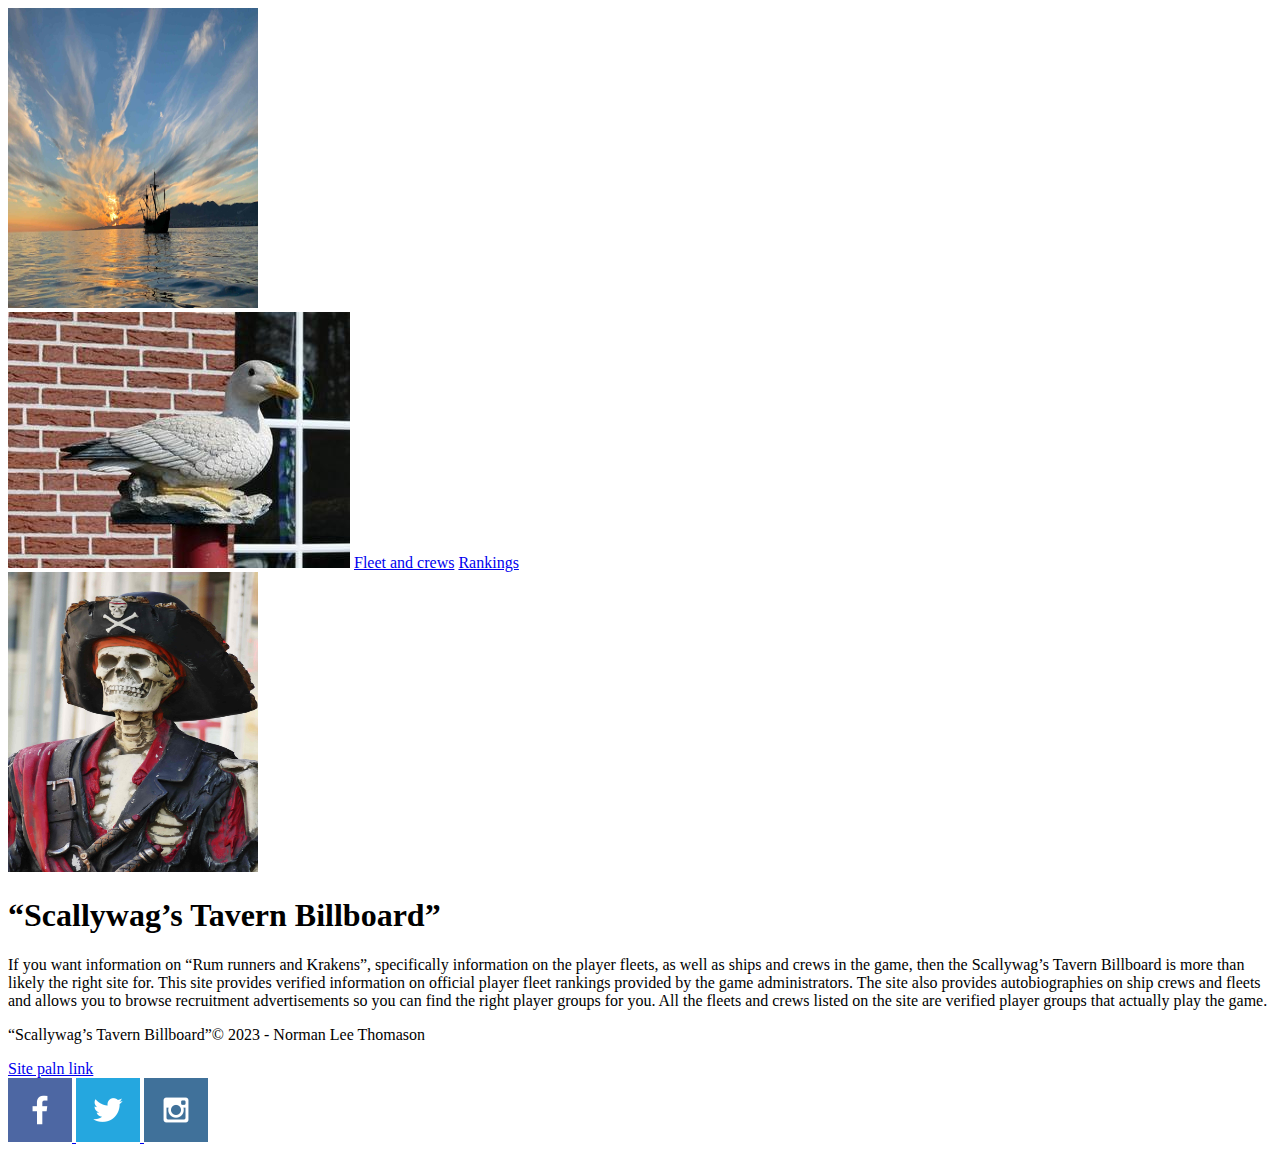
==== final_project_folder/index.html @ 40753e62 "Add files via upload" ====
<!DOCTYPE html>
<html lang="en">
<head>
    <meta charset="UTF-8">
    <meta http-equiv="X-UA-Compatible" content="IE=edge">
    <meta name="viewport" content="width=device-width, initial-scale=1.0">
    <title>“Scallywag’s Tavern Billboard” | Home</title>
    <link type="text/css" rel="stylesheet" href="styles/style.css">
</head>
<body>
    <header>
        <img src="images/image5.jpg" alt="image for homepage" style="width:250px;height:300px;">
        <div id="header-bar">
            <!-- make it a link -->
            <a href="index.html"><img src="images/stone_seagull_seagull_sculpture.jpg" alt="Logo image"></a>
            <!-- <a href="default.asp"><img src="smiley.gif" alt="HTML tutorial" style="width:42px;height:42px;"></a> -->
            <a href="fleets-and-crews.html">Fleet and crews</a>
            <a href="rankings.html">Rankings</a>             
        </div>
        <img src="images/image1.jpg" alt="image for homepage" style="width:250px;height:300px;">
    </header>
    <main>
        <h1>“Scallywag’s Tavern Billboard” </h1>
        <p>
            If you want information on “Rum runners and Krakens”, specifically information on the player fleets, as well as ships and crews in the game, then the Scallywag’s Tavern Billboard is more than likely the right site for.  This site provides verified information on official player fleet rankings provided by the game administrators. The site also provides autobiographies on ship crews and fleets and allows you to browse recruitment advertisements so you can find the right player groups for you. All the fleets and crews listed on the site are verified player groups that actually play the game.
        </p>
        
    </main>
    <footer>        
        <!-- Code, except for the site plan link and part of the <p> tag text, was taken from 'Whitewater Rafting Vacations' project assignment -->
        <p> “Scallywag’s Tavern Billboard”&copy; 2023 - Norman Lee Thomason</p>
        <a href="site-plan.html">Site paln link</a>
        <div class="social">
            <a href="http://facebook.com" target="_blank" >
                <img src="images/facebook.png" alt="fb icon">
            </a>
            <a href="http://twitter.com" target="_blank" >
                <img src="images/twitter.png" alt="twitter icon">
            </a>
            <a href="https://instagram.com" target="_blank" >
                <img src="images/instagram.png" alt="instagram icon">
            </a>
        </div>
    </footer>
</body>
</html>
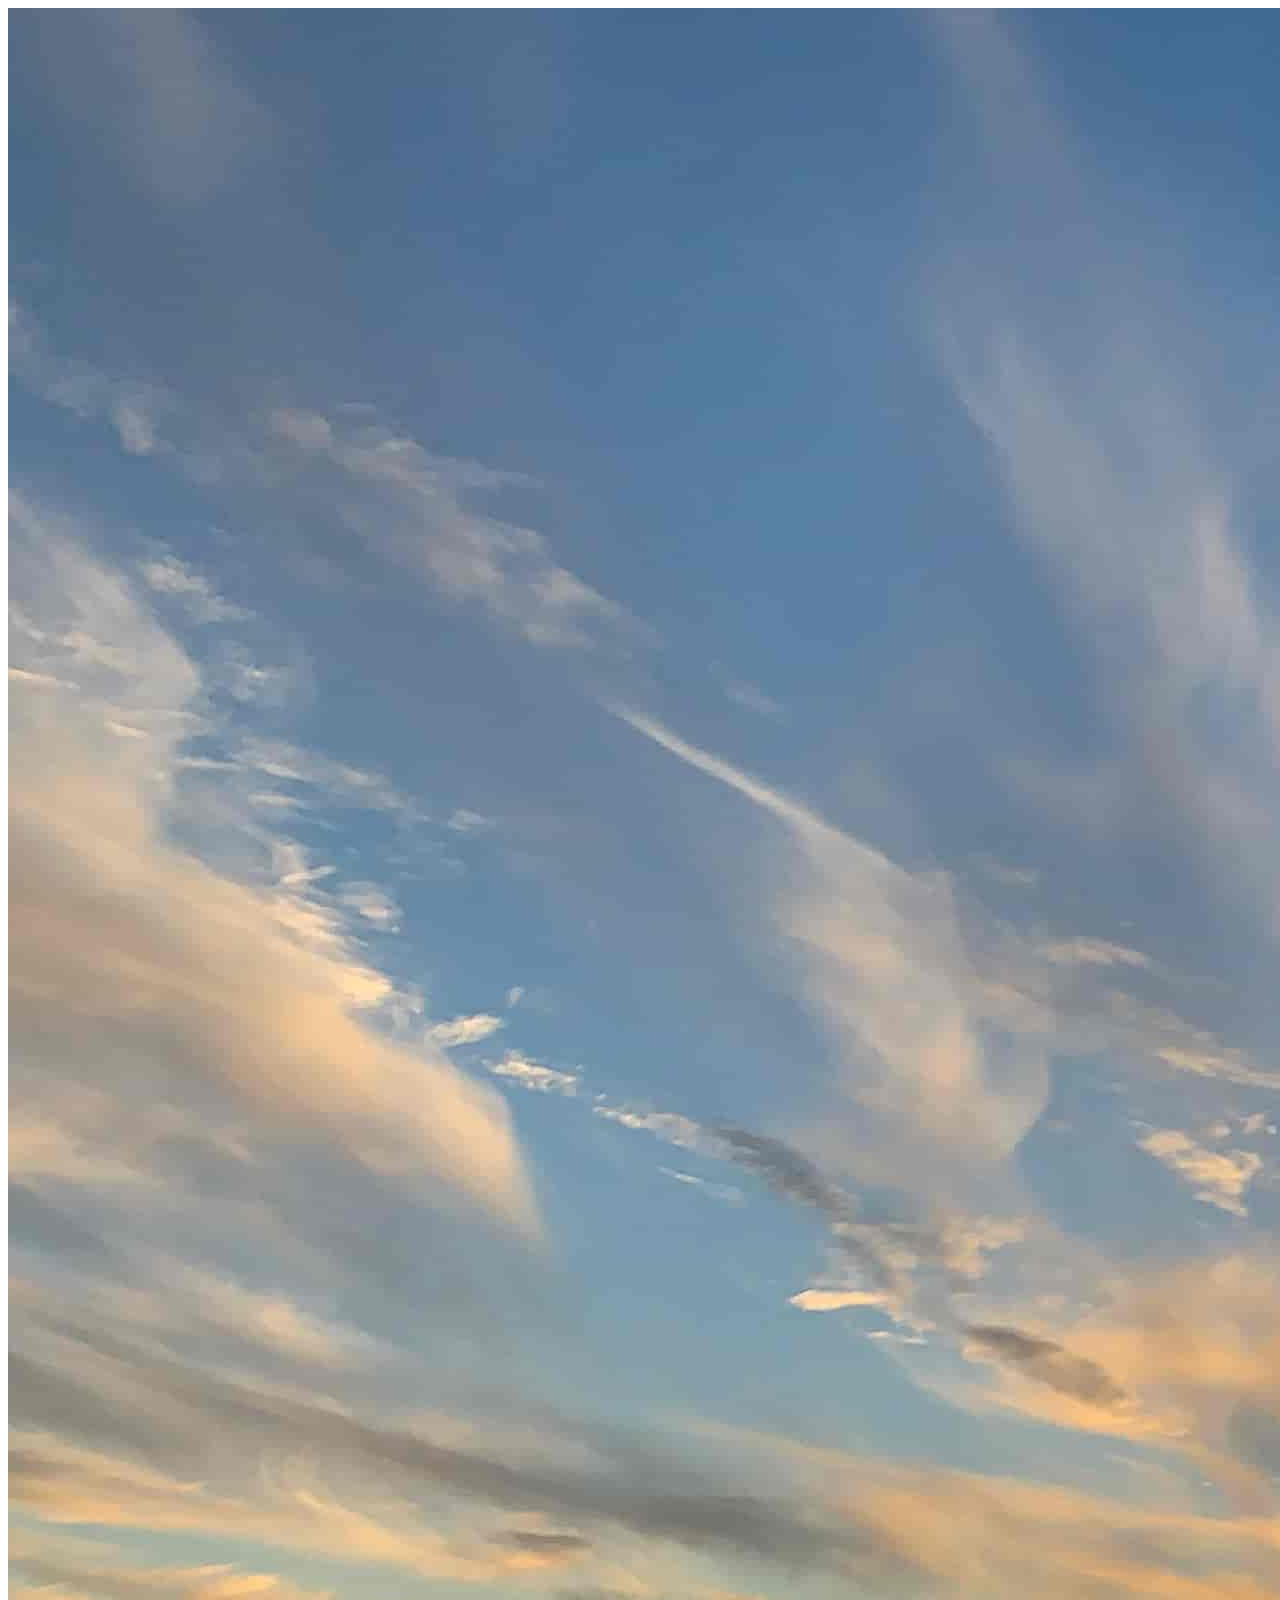
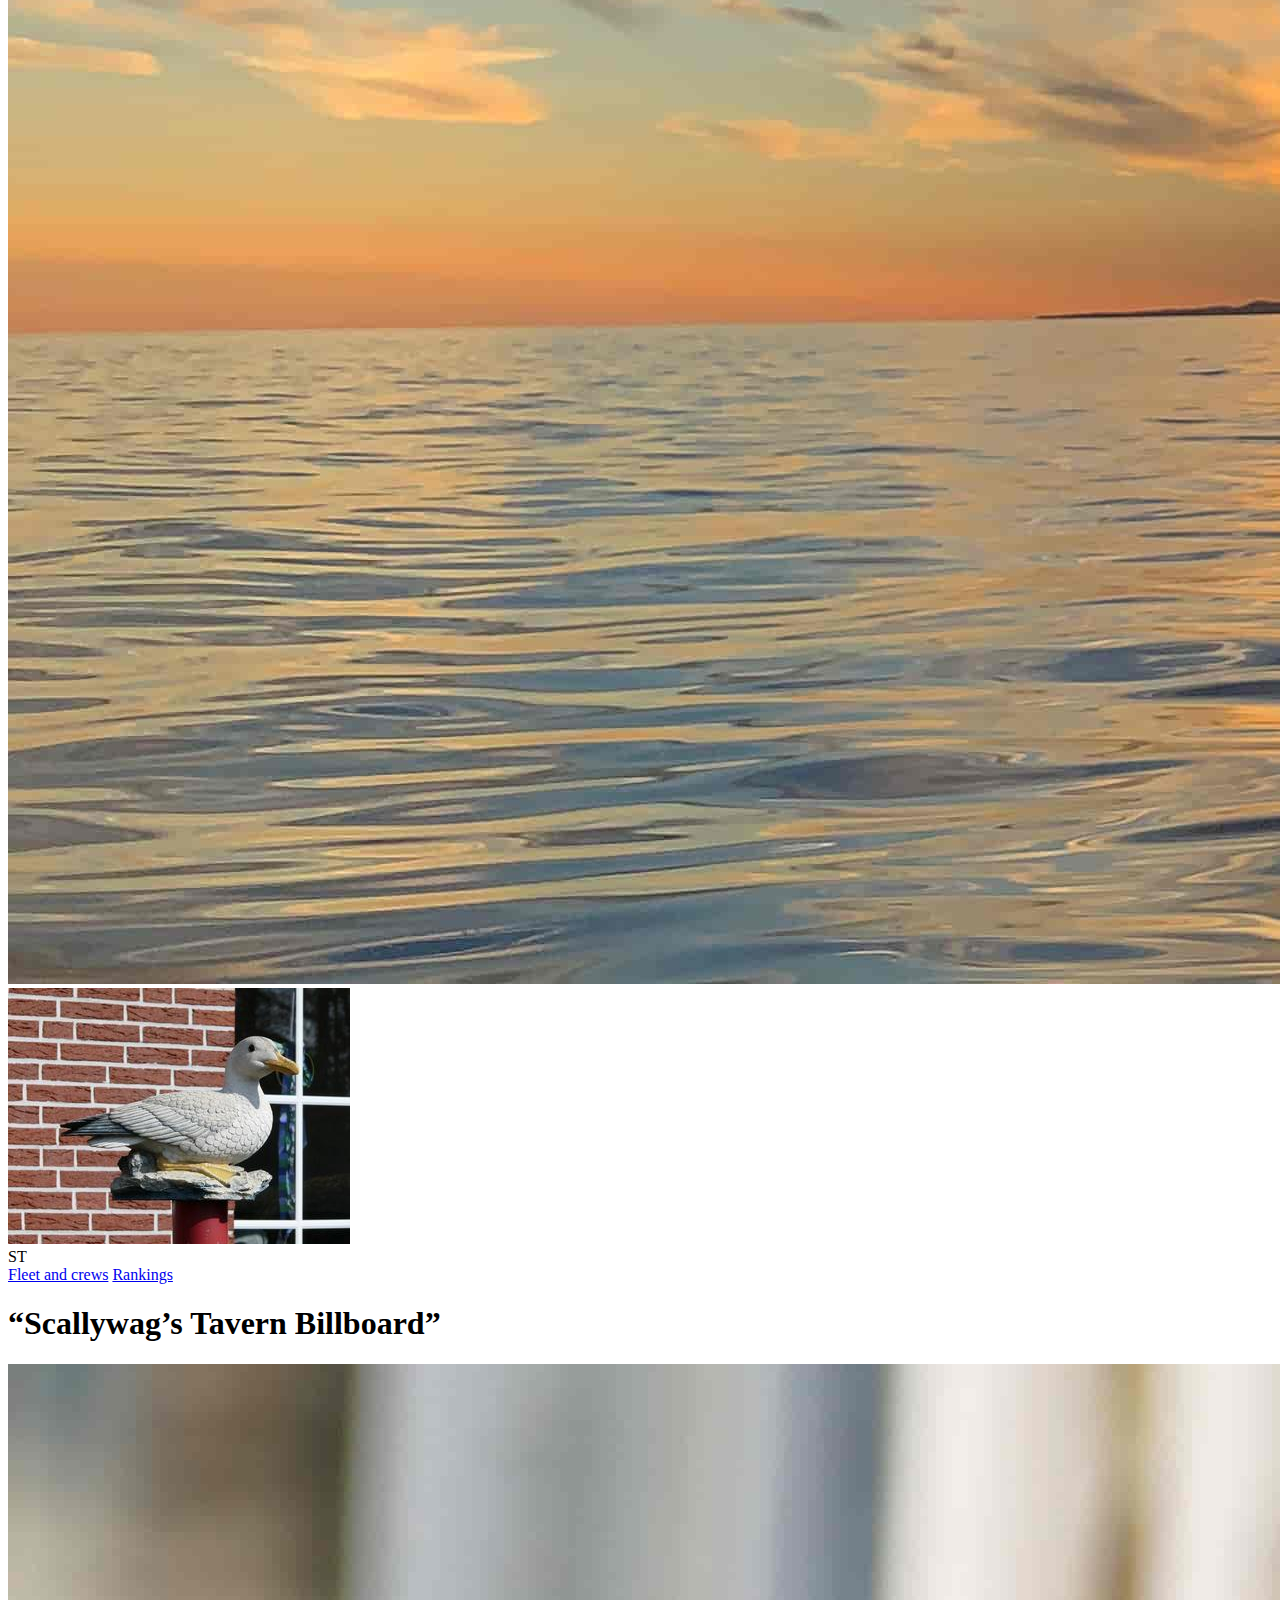
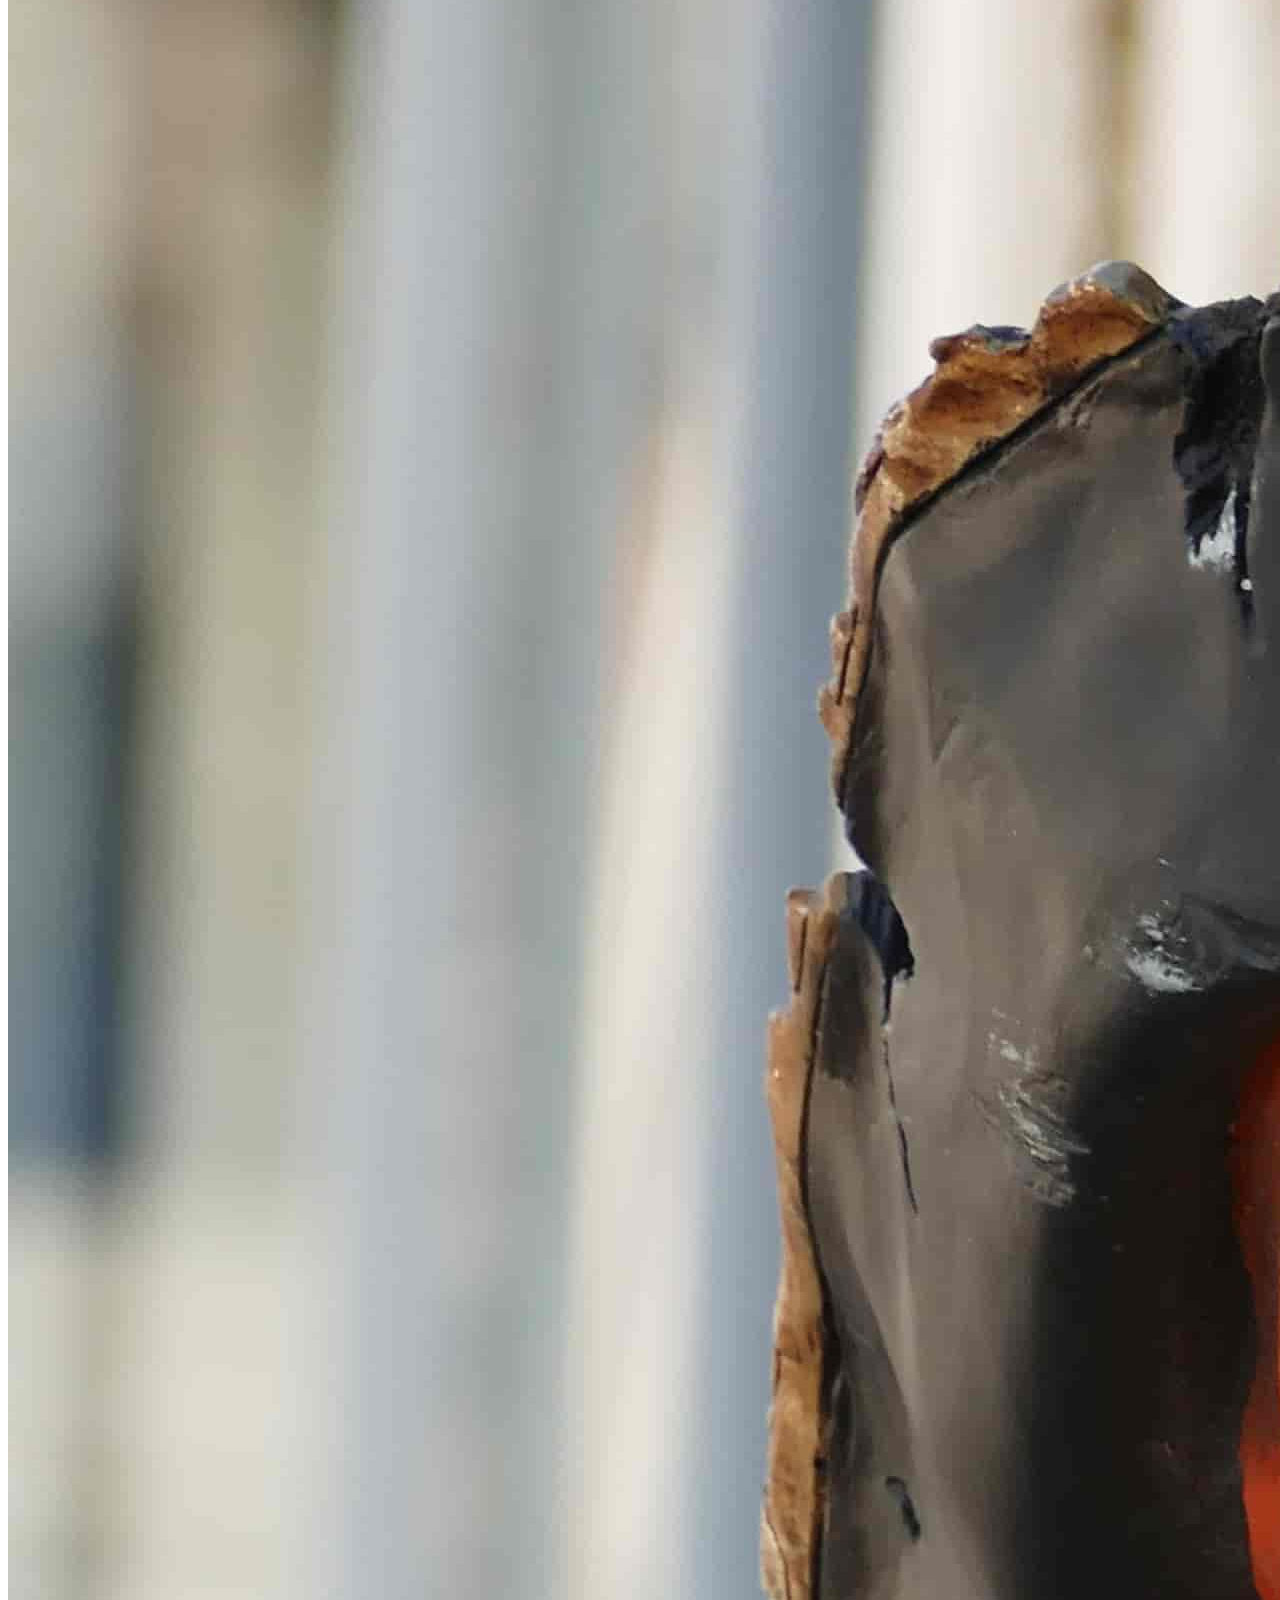
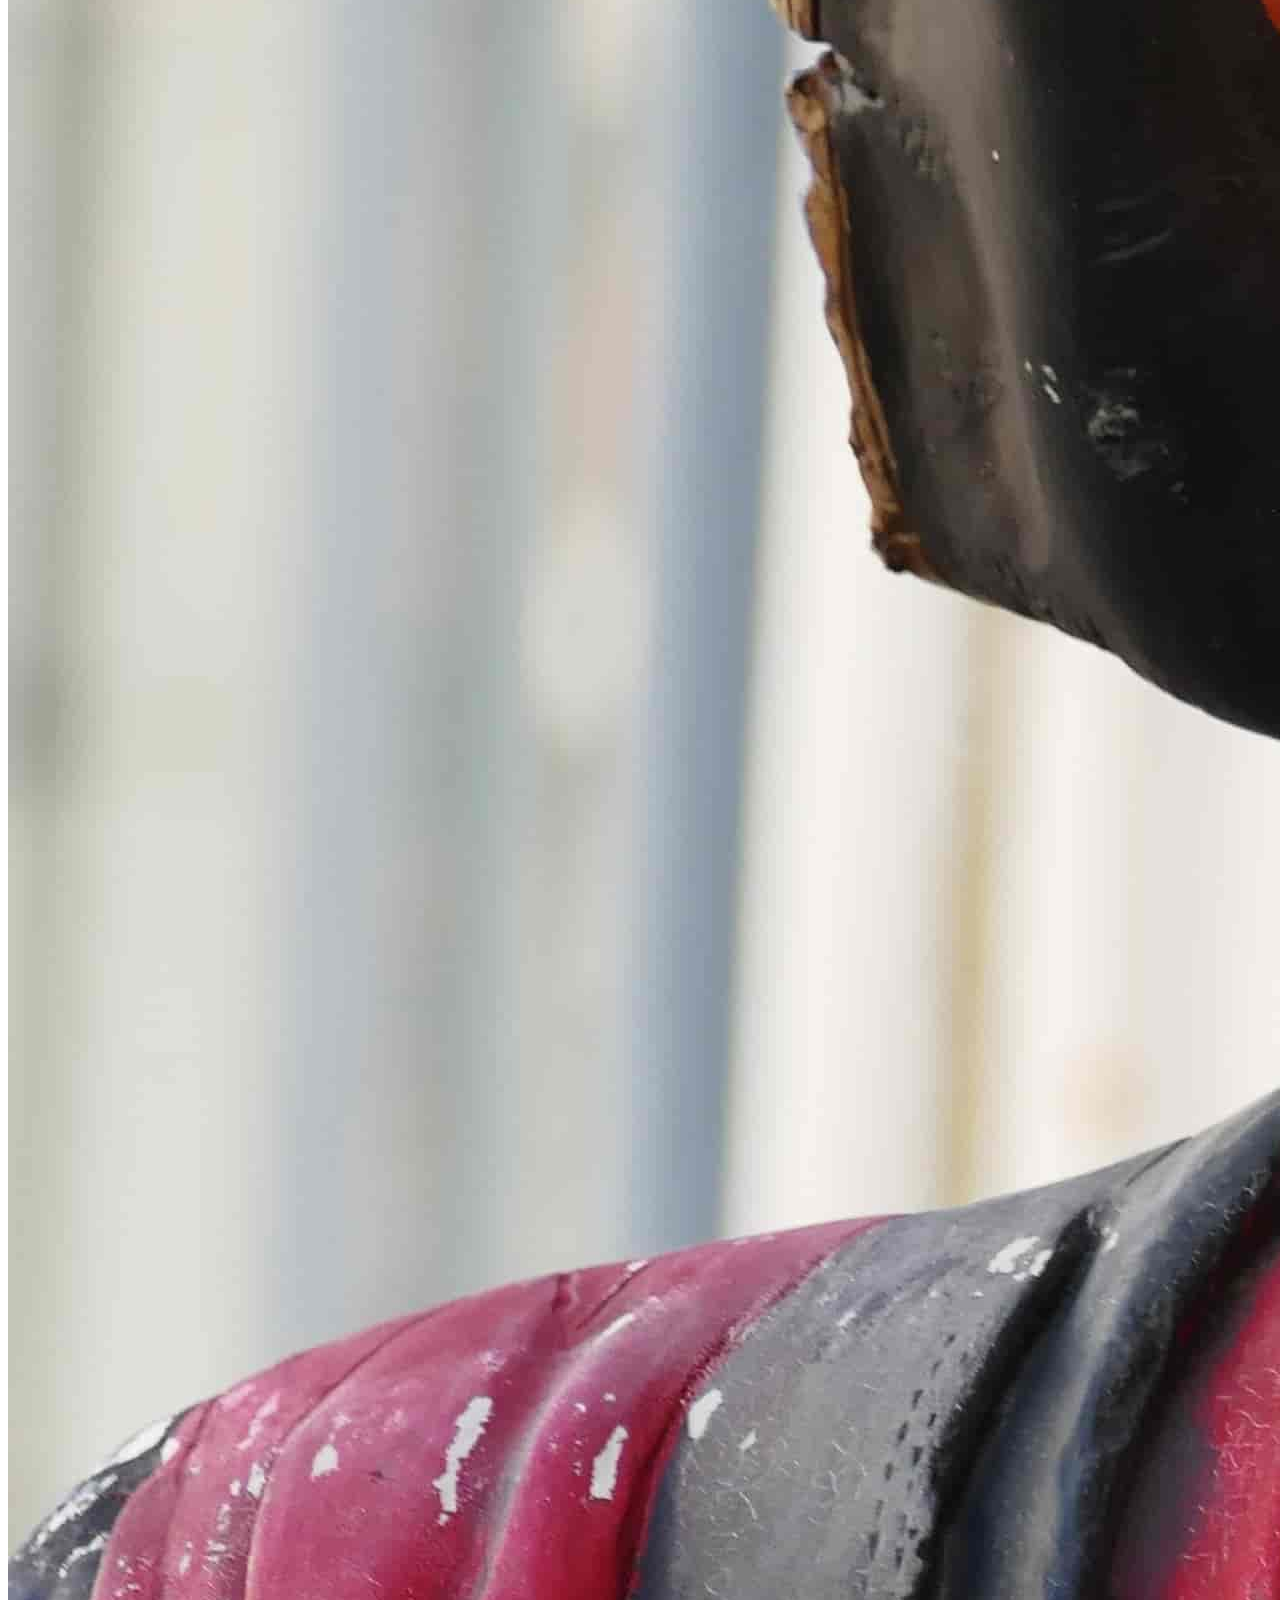
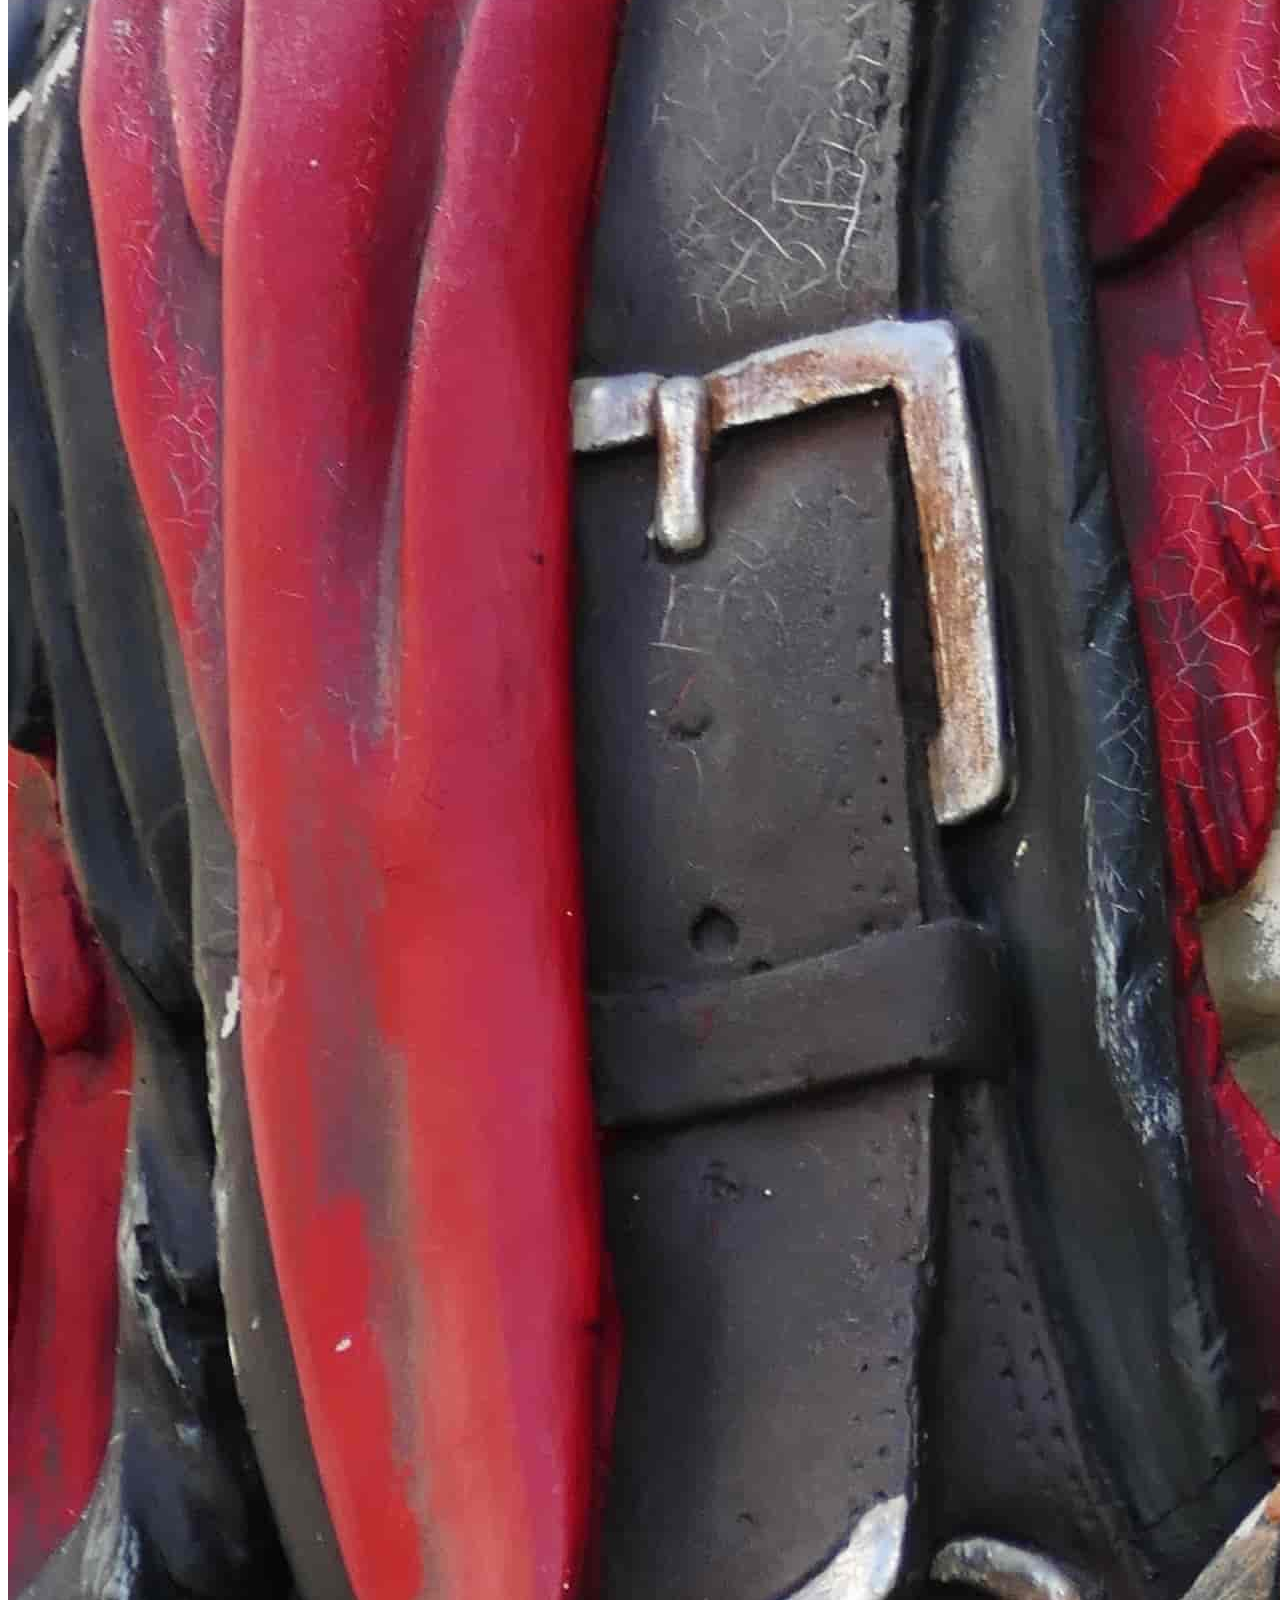
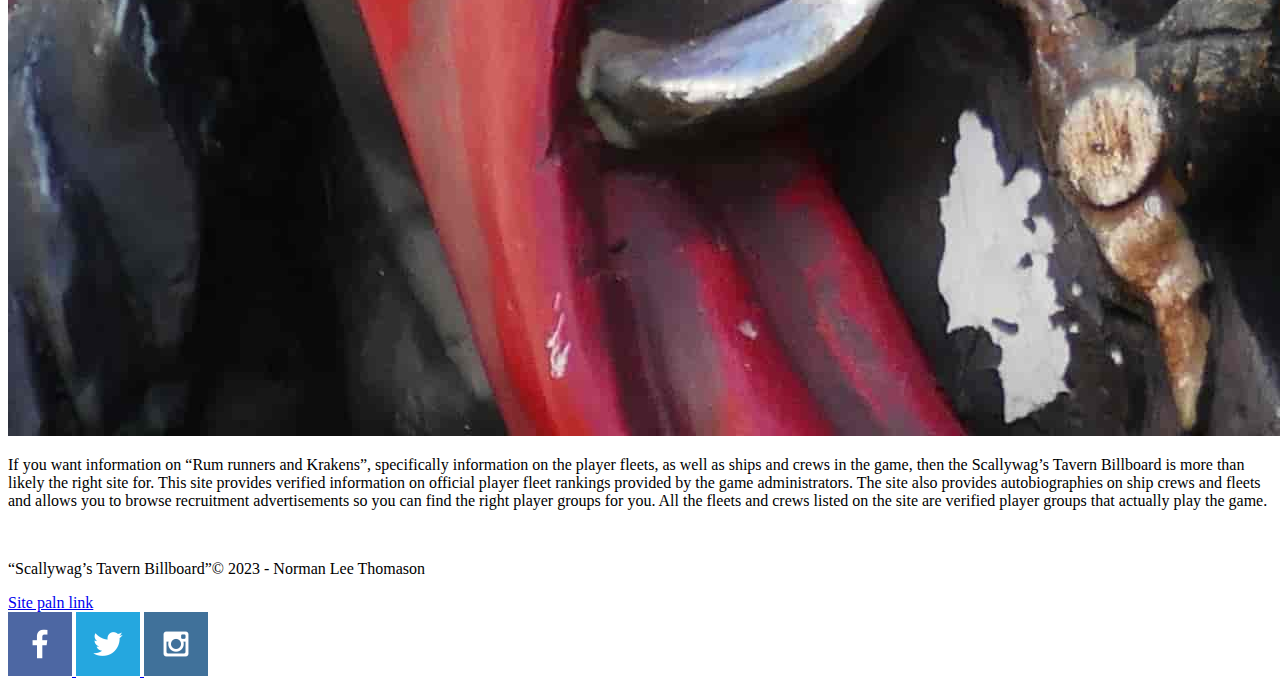
==== commit f9edf576: "Add files via upload" ====
--- a/final_project_folder/index.html
+++ b/final_project_folder/index.html
@@ -9,35 +9,45 @@
 </head>
 <body>
     <header>
-        <img src="images/image5.jpg" alt="image for homepage" style="width:250px;height:300px;">
+        <img class="images" src="images/image5.jpg" alt="image for homepage">
         <div id="header-bar">
             <!-- make it a link -->
-            <a href="index.html"><img src="images/stone_seagull_seagull_sculpture.jpg" alt="Logo image"></a>
+            <div id="logo-div">
+                <a href="index.html"><img id="logo-image" src="images/stone_seagull_seagull_sculpture.jpg" alt="Logo image"></a>
+                <div id="logo-text">ST</div>
+            </div>
             <!-- <a href="default.asp"><img src="smiley.gif" alt="HTML tutorial" style="width:42px;height:42px;"></a> -->
-            <a href="fleets-and-crews.html">Fleet and crews</a>
-            <a href="rankings.html">Rankings</a>             
+            <a class="links" href="fleets-and-crews.html">Fleet and crews</a>
+            <a class="links" href="rankings.html">Rankings</a>             
         </div>
-        <img src="images/image1.jpg" alt="image for homepage" style="width:250px;height:300px;">
+        <div id="title-div">
+            <h1 id="title">“Scallywag’s Tavern Billboard” </h1>
+        </div>
+        <img class="images" src="images/image1.jpg" alt="image for homepage">
     </header>
     <main>
-        <h1>“Scallywag’s Tavern Billboard” </h1>
-        <p>
+        <!-- <h1 id="title">“Scallywag’s Tavern Billboard” </h1> -->
+
+        <div id="main-p">
+            <p id="main-content">
             If you want information on “Rum runners and Krakens”, specifically information on the player fleets, as well as ships and crews in the game, then the Scallywag’s Tavern Billboard is more than likely the right site for.  This site provides verified information on official player fleet rankings provided by the game administrators. The site also provides autobiographies on ship crews and fleets and allows you to browse recruitment advertisements so you can find the right player groups for you. All the fleets and crews listed on the site are verified player groups that actually play the game.
-        </p>
+            </p>
+        </div>
         
     </main>
+    <br>
     <footer>        
         <!-- Code, except for the site plan link and part of the <p> tag text, was taken from 'Whitewater Rafting Vacations' project assignment -->
         <p> “Scallywag’s Tavern Billboard”&copy; 2023 - Norman Lee Thomason</p>
         <a href="site-plan.html">Site paln link</a>
         <div class="social">
-            <a href="http://facebook.com" target="_blank" >
+            <a class="icons" href="http://facebook.com" target="_blank" >
                 <img src="images/facebook.png" alt="fb icon">
             </a>
-            <a href="http://twitter.com" target="_blank" >
+            <a class="icons" href="http://twitter.com" target="_blank" >
                 <img src="images/twitter.png" alt="twitter icon">
             </a>
-            <a href="https://instagram.com" target="_blank" >
+            <a class="icons" href="https://instagram.com" target="_blank" >
                 <img src="images/instagram.png" alt="instagram icon">
             </a>
         </div>
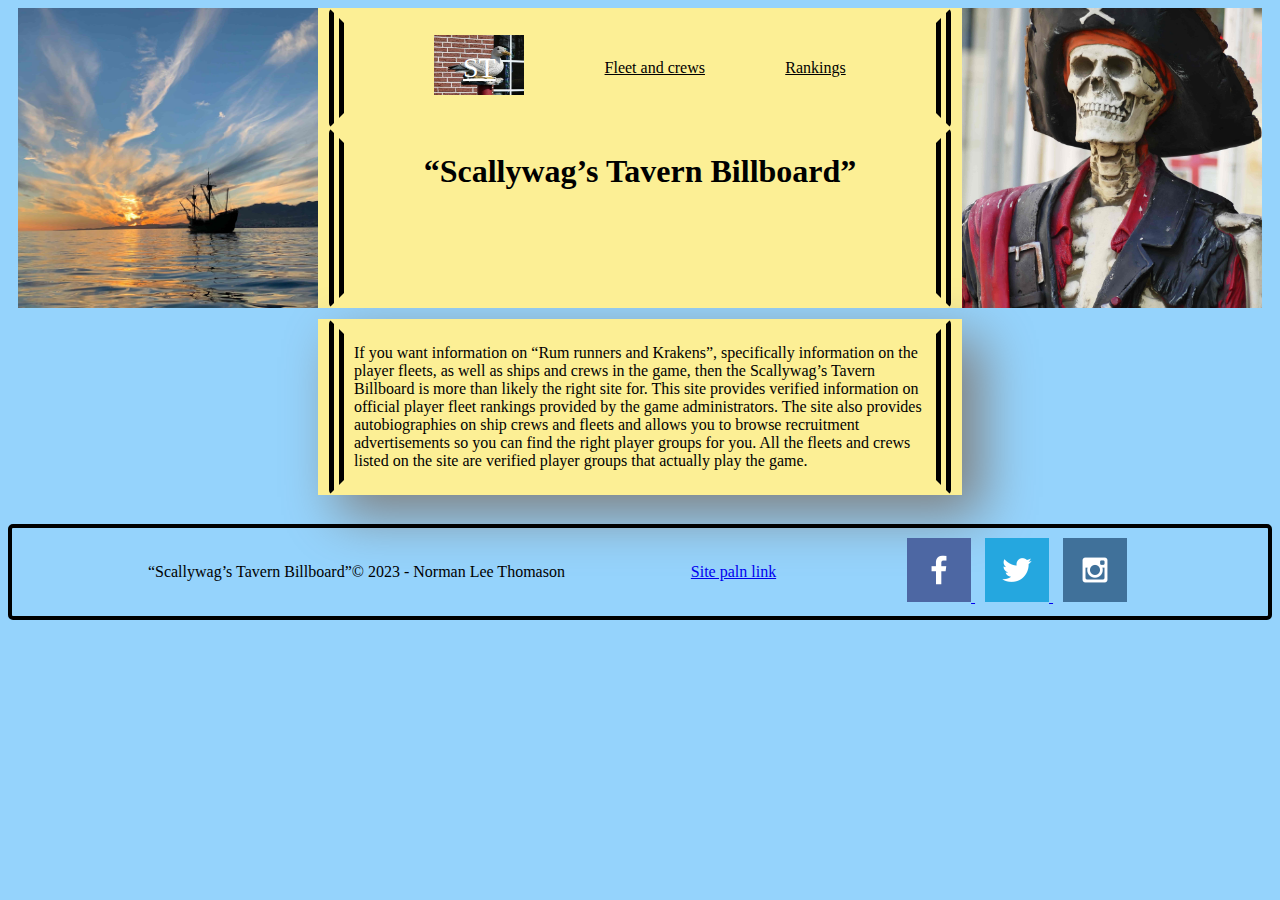
==== commit 90299c60: "Add files via upload" ====
--- a/final_project_folder/index.html
+++ b/final_project_folder/index.html
@@ -14,7 +14,7 @@
             <!-- make it a link -->
             <div id="logo-div">
                 <a href="index.html"><img id="logo-image" src="images/stone_seagull_seagull_sculpture.jpg" alt="Logo image"></a>
-                <div id="logo-text">ST</div>
+                <div id="logo-text"><a id="logo-link-text" href="index.html">ST</a></div>
             </div>
             <!-- <a href="default.asp"><img src="smiley.gif" alt="HTML tutorial" style="width:42px;height:42px;"></a> -->
             <a class="links" href="fleets-and-crews.html">Fleet and crews</a>
--- a/final_project_folder/styles/style.css
+++ b/final_project_folder/styles/style.css
@@ -0,0 +1,221 @@
+
+
+body {
+    background-color: #95d3fc;
+}
+
+header {
+    background-color: #fcef95;
+    display: grid;
+    grid-template-columns: 300px 1fr 300px;
+    grid-template-rows: 120px 180px;
+    margin-right: 10px;
+    margin-left: 10px;
+}
+
+.links {
+    color: black;
+}
+
+#logo-image { 
+    height: 60px;
+    width: 90px;
+}
+
+#logo-div {
+    position: relative;
+    text-align: center;
+    color: white;
+    font-size: 175%;
+    
+    /* Taken from W3schools site. */
+    -webkit-user-select: none; /* Safari */
+    -ms-user-select: none; /* IE 10 and IE 11 */
+    user-select: none; /* Standard syntax */
+    
+}
+
+#logo-text {
+    position: absolute;
+    top: 50%;
+    left: 50%;
+    transform: translate(-50%, -50%);
+    color: white;
+}
+
+#logo-link-text {
+    color:white;
+}
+
+.images {
+    width: 300px;
+    height: 300px;
+    object-fit: cover;
+    grid-row: 1/3;
+}
+
+#header-bar {
+    background-color: #fcef95;
+    display:flex;
+    justify-content: space-evenly;
+    align-items: center;
+    grid-column: 2/3;
+    grid-row: 1/2;
+
+    border-width: 15px;
+    border-style: double;
+    border-color: #fcef95 black #fcef95 black; 
+    border-radius: 5px;
+    padding: 10px;
+    margin-right: 11px;
+    margin-left: 11px;  
+    
+}
+
+#title-div {
+    background-color: #fcef95;
+    text-align: center;
+    
+    border-width: 15px;
+    border-style: double;
+    border-color: #fcef95 black #fcef95 black; 
+    border-radius: 5px;
+    padding: 10px;
+    margin-right: 11px;
+    margin-left: 11px;   
+}
+
+/* #title-div {
+    background-color: #fcef95;
+    align-items: center;
+    text-align: center;
+    margin-top: auto;
+    margin-bottom: auto;
+    grid-column: 2/3;
+    grid-row: 2/3;
+}*/
+
+#title {
+    margin-top: auto;
+    margin-bottom: auto;
+    font-family: 'Times New Roman', Times, serif;  
+}
+
+#sub-title {
+    margin-top: auto;
+    margin-bottom: auto;
+    font-family: 'Times New Roman', Times, serif;  
+}
+
+#main-p {
+    background-color: #fcef95;
+    
+    margin-right: 310px;
+    margin-left: 310px;
+
+    font-family: "lucida Handwriting", 'Times New Roman', Times;
+
+    box-shadow: 20px 20px 50px grey;
+}
+
+#main-content {
+    padding-right: 20px;
+    padding-left: 20px;
+    border-width: 15px;
+    border-style: double;
+    border-color: #fcef95 black #fcef95 black; 
+    border-radius: 5px;
+    padding: 10px;
+    margin-top: 11px;
+    margin-bottom: 11px;
+    margin-right: 11px;
+    margin-left: 11px;
+}
+
+#main-p-fleet-and-crews {
+    background-color: #fcef95;
+    
+    margin-right: 310px;
+    margin-left: 310px;
+
+    font-family: "lucida Handwriting", 'Times New Roman', Times;
+
+    box-shadow: 20px 20px 50px grey;
+}
+
+#main-content-fleet-and-crews {
+    padding-right: 20px;
+    padding-left: 20px;
+    border-width: 15px;
+    border-style: double;
+    border-color: #fcef95 black #fcef95 black; 
+    border-radius: 5px;
+    padding: 10px;
+    margin-top: 11px;
+    margin-bottom: 11px;
+    margin-right: 11px;
+    margin-left: 11px;
+}
+
+footer {
+    display: flex;
+    justify-content: space-evenly;
+    align-items: center;
+    border: 4px solid black;
+    border-radius: 5px;
+    padding: 10px;
+}
+
+.icons {
+    margin-right: 5px;
+    margin-left: 5px;
+}
+
+/* ////////////////////////////////////////////////////////////////////////// */
+
+/* Dropdown Button */
+.dropbtn {
+    /* background-color: #3498DB; */
+    background-color: black;
+    color: white;
+    padding: 16px;
+    font-size: 16px;
+    border: none;
+    cursor: pointer;
+    font-family: 'Times New Roman', Times, serif; 
+  }
+  
+  /* Dropdown button on hover & focus */
+  .dropbtn:hover, .dropbtn:focus {
+    background-color: #2980B9;
+  }
+  
+  /* The container <div> - needed to position the dropdown content */
+  .dropdown {
+    position: relative;
+    display: inline-block;
+  }
+  
+  /* Dropdown Content (Hidden by Default) */
+  .dropdown-content {
+    display: none;
+    position: absolute;
+    background-color: #f1f1f1;
+    min-width: 160px;
+    box-shadow: 0px 8px 16px 0px rgba(0,0,0,0.2);
+    z-index: 1;
+  }
+  
+  /* Links inside the dropdown */
+  .dropdown-content a {
+    color: black;
+    padding: 12px 16px;
+    text-decoration: none;
+    display: block;
+  }
+  
+  /* Change color of dropdown links on hover */
+  .dropdown-content a:hover {background-color: #ddd;}
+  
+  /* Show the dropdown menu (use JS to add this class to the .dropdown-content container when the user clicks on the dropdown button) */
+  .show {display:block;}